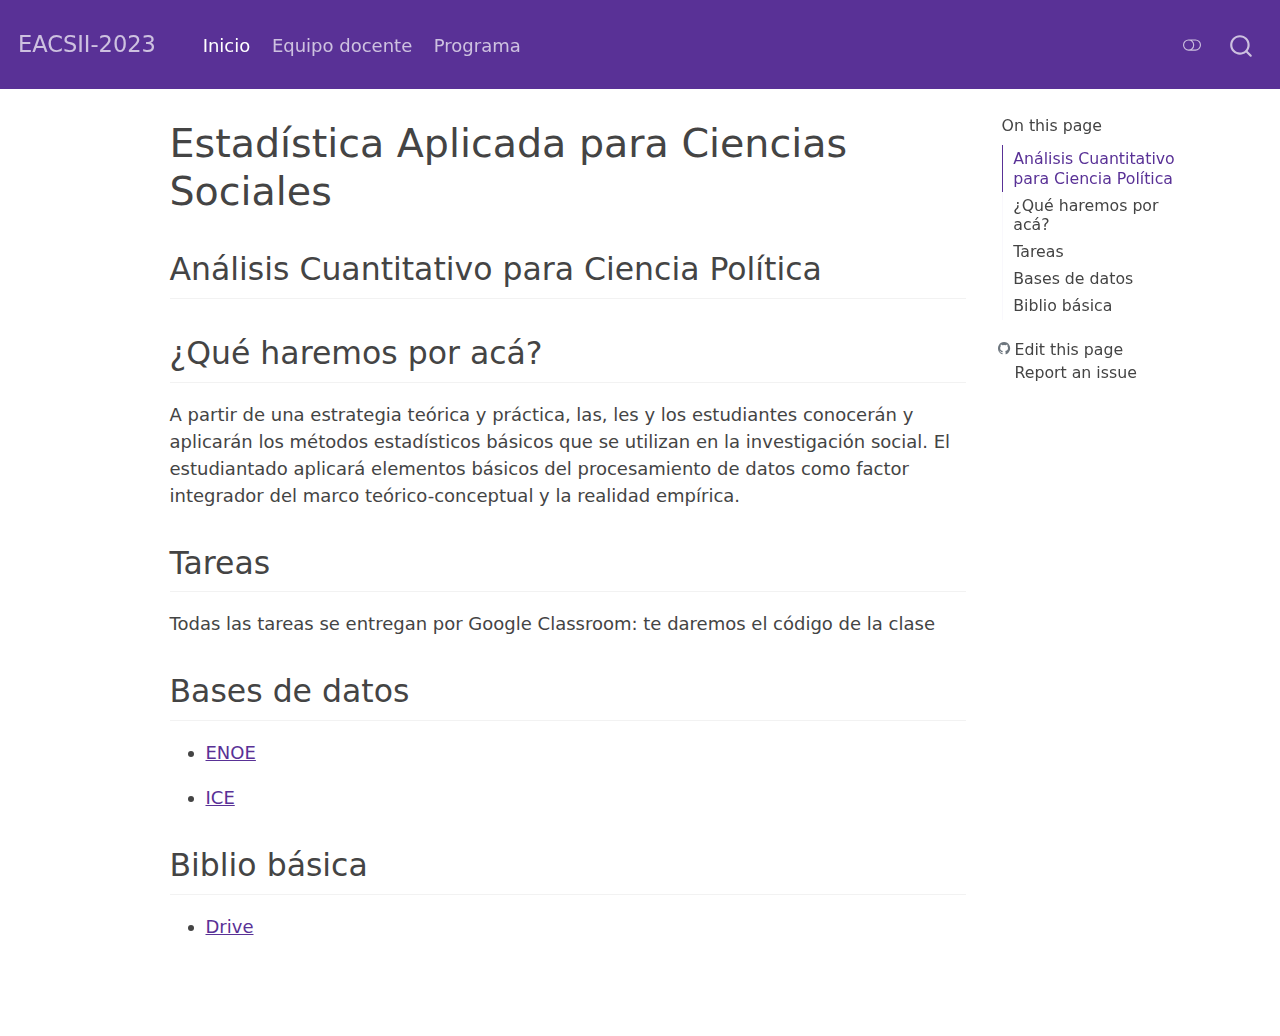
==== docs/index.html @ fce1d046 "Initial commit" ====
<!DOCTYPE html>
<html xmlns="http://www.w3.org/1999/xhtml" lang="en" xml:lang="en"><head>

<meta charset="utf-8">
<meta name="generator" content="quarto-1.2.269">

<meta name="viewport" content="width=device-width, initial-scale=1.0, user-scalable=yes">


<title>EACSII-2023 - Estadística Aplicada para Ciencias Sociales</title>
<style>
code{white-space: pre-wrap;}
span.smallcaps{font-variant: small-caps;}
div.columns{display: flex; gap: min(4vw, 1.5em);}
div.column{flex: auto; overflow-x: auto;}
div.hanging-indent{margin-left: 1.5em; text-indent: -1.5em;}
ul.task-list{list-style: none;}
ul.task-list li input[type="checkbox"] {
  width: 0.8em;
  margin: 0 0.8em 0.2em -1.6em;
  vertical-align: middle;
}
</style>


<script src="site_libs/quarto-nav/quarto-nav.js"></script>
<script src="site_libs/quarto-nav/headroom.min.js"></script>
<script src="site_libs/clipboard/clipboard.min.js"></script>
<script src="site_libs/quarto-search/autocomplete.umd.js"></script>
<script src="site_libs/quarto-search/fuse.min.js"></script>
<script src="site_libs/quarto-search/quarto-search.js"></script>
<meta name="quarto:offset" content="./">
<script src="site_libs/quarto-html/quarto.js"></script>
<script src="site_libs/quarto-html/popper.min.js"></script>
<script src="site_libs/quarto-html/tippy.umd.min.js"></script>
<script src="site_libs/quarto-html/anchor.min.js"></script>
<link href="site_libs/quarto-html/tippy.css" rel="stylesheet">
<link href="site_libs/quarto-html/quarto-syntax-highlighting.css" rel="stylesheet" class="quarto-color-scheme" id="quarto-text-highlighting-styles">
<link href="site_libs/quarto-html/quarto-syntax-highlighting-dark.css" rel="prefetch" class="quarto-color-scheme quarto-color-alternate" id="quarto-text-highlighting-styles">
<script src="site_libs/bootstrap/bootstrap.min.js"></script>
<link href="site_libs/bootstrap/bootstrap-icons.css" rel="stylesheet">
<link href="site_libs/bootstrap/bootstrap.min.css" rel="stylesheet" class="quarto-color-scheme" id="quarto-bootstrap" data-mode="light">
<link href="site_libs/bootstrap/bootstrap-dark.min.css" rel="prefetch" class="quarto-color-scheme quarto-color-alternate" id="quarto-bootstrap" data-mode="dark">
<script id="quarto-search-options" type="application/json">{
  "location": "navbar",
  "copy-button": false,
  "collapse-after": 3,
  "panel-placement": "end",
  "type": "overlay",
  "limit": 20,
  "language": {
    "search-no-results-text": "No results",
    "search-matching-documents-text": "matching documents",
    "search-copy-link-title": "Copy link to search",
    "search-hide-matches-text": "Hide additional matches",
    "search-more-match-text": "more match in this document",
    "search-more-matches-text": "more matches in this document",
    "search-clear-button-title": "Clear",
    "search-detached-cancel-button-title": "Cancel",
    "search-submit-button-title": "Submit"
  }
}</script>


<link rel="stylesheet" href="styles.css">
</head>

<body class="nav-fixed">

<div id="quarto-search-results"></div>
  <header id="quarto-header" class="headroom fixed-top">
    <nav class="navbar navbar-expand-lg navbar-dark ">
      <div class="navbar-container container-fluid">
      <div class="navbar-brand-container">
    <a class="navbar-brand" href="./index.html">
    <span class="navbar-title">EACSII-2023</span>
    </a>
  </div>
          <button class="navbar-toggler" type="button" data-bs-toggle="collapse" data-bs-target="#navbarCollapse" aria-controls="navbarCollapse" aria-expanded="false" aria-label="Toggle navigation" onclick="if (window.quartoToggleHeadroom) { window.quartoToggleHeadroom(); }">
  <span class="navbar-toggler-icon"></span>
</button>
          <div class="collapse navbar-collapse" id="navbarCollapse">
            <ul class="navbar-nav navbar-nav-scroll me-auto">
  <li class="nav-item">
    <a class="nav-link active" href="./index.html" aria-current="page">
 <span class="menu-text">Inicio</span></a>
  </li>  
  <li class="nav-item">
    <a class="nav-link" href="./equipo.html">
 <span class="menu-text">Equipo docente</span></a>
  </li>  
  <li class="nav-item">
    <a class="nav-link" href="./about.html">
 <span class="menu-text">Programa</span></a>
  </li>  
</ul>
              <div class="quarto-toggle-container">
                  <a href="" class="quarto-color-scheme-toggle nav-link" onclick="window.quartoToggleColorScheme(); return false;" title="Toggle dark mode"><i class="bi"></i></a>
              </div>
              <div id="quarto-search" class="" title="Search"></div>
          </div> <!-- /navcollapse -->
      </div> <!-- /container-fluid -->
    </nav>
</header>
<!-- content -->
<div id="quarto-content" class="quarto-container page-columns page-rows-contents page-layout-article page-navbar">
<!-- sidebar -->
<!-- margin-sidebar -->
    <div id="quarto-margin-sidebar" class="sidebar margin-sidebar">
        <nav id="TOC" role="doc-toc" class="toc-active">
    <h2 id="toc-title">On this page</h2>
   
  <ul>
  <li><a href="#análisis-cuantitativo-para-ciencia-política" id="toc-análisis-cuantitativo-para-ciencia-política" class="nav-link active" data-scroll-target="#análisis-cuantitativo-para-ciencia-política">Análisis Cuantitativo para Ciencia Política</a></li>
  <li><a href="#qué-haremos-por-acá" id="toc-qué-haremos-por-acá" class="nav-link" data-scroll-target="#qué-haremos-por-acá">¿Qué haremos por acá?</a></li>
  <li><a href="#tareas" id="toc-tareas" class="nav-link" data-scroll-target="#tareas">Tareas</a></li>
  <li><a href="#bases-de-datos" id="toc-bases-de-datos" class="nav-link" data-scroll-target="#bases-de-datos">Bases de datos</a></li>
  <li><a href="#biblio-básica" id="toc-biblio-básica" class="nav-link" data-scroll-target="#biblio-básica">Biblio básica</a></li>
  </ul>
<div class="toc-actions"><div><i class="bi bi-github"></i></div><div class="action-links"><p><a href="https://github.com/fcpys/eacsii2023/edit/main/index.qmd" class="toc-action">Edit this page</a></p><p><a href="https://github.com/fcpys/eacsii2023/issues/new" class="toc-action">Report an issue</a></p></div></div></nav>
    </div>
<!-- main -->
<main class="content" id="quarto-document-content">

<header id="title-block-header" class="quarto-title-block default">
<div class="quarto-title">
<h1 class="title">Estadística Aplicada para Ciencias Sociales</h1>
</div>



<div class="quarto-title-meta">

    
  
    
  </div>
  

</header>

<section id="análisis-cuantitativo-para-ciencia-política" class="level2">
<h2 class="anchored" data-anchor-id="análisis-cuantitativo-para-ciencia-política">Análisis Cuantitativo para Ciencia Política</h2>
</section>
<section id="qué-haremos-por-acá" class="level2">
<h2 class="anchored" data-anchor-id="qué-haremos-por-acá">¿Qué haremos por acá?</h2>
<p>A partir de una estrategia teórica y práctica, las, les y los estudiantes conocerán y aplicarán los métodos estadísticos básicos que se utilizan en la investigación social. El estudiantado aplicará elementos básicos del procesamiento de datos como factor integrador del marco teórico-conceptual y la realidad empírica.</p>
</section>
<section id="tareas" class="level2">
<h2 class="anchored" data-anchor-id="tareas">Tareas</h2>
<p>Todas las tareas se entregan por Google Classroom: te daremos el código de la clase</p>
</section>
<section id="bases-de-datos" class="level2">
<h2 class="anchored" data-anchor-id="bases-de-datos">Bases de datos</h2>
<ul>
<li><p><a href="https://www.inegi.org.mx/programas/enoe/15ymas/">ENOE</a></p></li>
<li><p><a href="https://imco.org.mx/indice-de-competitividad-estatal-2022/">ICE</a></p></li>
</ul>
</section>
<section id="biblio-básica" class="level2">
<h2 class="anchored" data-anchor-id="biblio-básica">Biblio básica</h2>
<ul>
<li><a href="https://drive.google.com/drive/folders/1RFMDnhFarWpD8rPXmXLAIsnHLT8ac3Cs?usp=share_link">Drive</a></li>
</ul>


</section>

</main> <!-- /main -->
<script id="quarto-html-after-body" type="application/javascript">
window.document.addEventListener("DOMContentLoaded", function (event) {
  const toggleBodyColorMode = (bsSheetEl) => {
    const mode = bsSheetEl.getAttribute("data-mode");
    const bodyEl = window.document.querySelector("body");
    if (mode === "dark") {
      bodyEl.classList.add("quarto-dark");
      bodyEl.classList.remove("quarto-light");
    } else {
      bodyEl.classList.add("quarto-light");
      bodyEl.classList.remove("quarto-dark");
    }
  }
  const toggleBodyColorPrimary = () => {
    const bsSheetEl = window.document.querySelector("link#quarto-bootstrap");
    if (bsSheetEl) {
      toggleBodyColorMode(bsSheetEl);
    }
  }
  toggleBodyColorPrimary();  
  const disableStylesheet = (stylesheets) => {
    for (let i=0; i < stylesheets.length; i++) {
      const stylesheet = stylesheets[i];
      stylesheet.rel = 'prefetch';
    }
  }
  const enableStylesheet = (stylesheets) => {
    for (let i=0; i < stylesheets.length; i++) {
      const stylesheet = stylesheets[i];
      stylesheet.rel = 'stylesheet';
    }
  }
  const manageTransitions = (selector, allowTransitions) => {
    const els = window.document.querySelectorAll(selector);
    for (let i=0; i < els.length; i++) {
      const el = els[i];
      if (allowTransitions) {
        el.classList.remove('notransition');
      } else {
        el.classList.add('notransition');
      }
    }
  }
  const toggleColorMode = (alternate) => {
    // Switch the stylesheets
    const alternateStylesheets = window.document.querySelectorAll('link.quarto-color-scheme.quarto-color-alternate');
    manageTransitions('#quarto-margin-sidebar .nav-link', false);
    if (alternate) {
      enableStylesheet(alternateStylesheets);
      for (const sheetNode of alternateStylesheets) {
        if (sheetNode.id === "quarto-bootstrap") {
          toggleBodyColorMode(sheetNode);
        }
      }
    } else {
      disableStylesheet(alternateStylesheets);
      toggleBodyColorPrimary();
    }
    manageTransitions('#quarto-margin-sidebar .nav-link', true);
    // Switch the toggles
    const toggles = window.document.querySelectorAll('.quarto-color-scheme-toggle');
    for (let i=0; i < toggles.length; i++) {
      const toggle = toggles[i];
      if (toggle) {
        if (alternate) {
          toggle.classList.add("alternate");     
        } else {
          toggle.classList.remove("alternate");
        }
      }
    }
    // Hack to workaround the fact that safari doesn't
    // properly recolor the scrollbar when toggling (#1455)
    if (navigator.userAgent.indexOf('Safari') > 0 && navigator.userAgent.indexOf('Chrome') == -1) {
      manageTransitions("body", false);
      window.scrollTo(0, 1);
      setTimeout(() => {
        window.scrollTo(0, 0);
        manageTransitions("body", true);
      }, 40);  
    }
  }
  const isFileUrl = () => { 
    return window.location.protocol === 'file:';
  }
  const hasAlternateSentinel = () => {  
    let styleSentinel = getColorSchemeSentinel();
    if (styleSentinel !== null) {
      return styleSentinel === "alternate";
    } else {
      return false;
    }
  }
  const setStyleSentinel = (alternate) => {
    const value = alternate ? "alternate" : "default";
    if (!isFileUrl()) {
      window.localStorage.setItem("quarto-color-scheme", value);
    } else {
      localAlternateSentinel = value;
    }
  }
  const getColorSchemeSentinel = () => {
    if (!isFileUrl()) {
      const storageValue = window.localStorage.getItem("quarto-color-scheme");
      return storageValue != null ? storageValue : localAlternateSentinel;
    } else {
      return localAlternateSentinel;
    }
  }
  let localAlternateSentinel = 'default';
  // Dark / light mode switch
  window.quartoToggleColorScheme = () => {
    // Read the current dark / light value 
    let toAlternate = !hasAlternateSentinel();
    toggleColorMode(toAlternate);
    setStyleSentinel(toAlternate);
  };
  // Ensure there is a toggle, if there isn't float one in the top right
  if (window.document.querySelector('.quarto-color-scheme-toggle') === null) {
    const a = window.document.createElement('a');
    a.classList.add('top-right');
    a.classList.add('quarto-color-scheme-toggle');
    a.href = "";
    a.onclick = function() { try { window.quartoToggleColorScheme(); } catch {} return false; };
    const i = window.document.createElement("i");
    i.classList.add('bi');
    a.appendChild(i);
    window.document.body.appendChild(a);
  }
  // Switch to dark mode if need be
  if (hasAlternateSentinel()) {
    toggleColorMode(true);
  } else {
    toggleColorMode(false);
  }
  const icon = "";
  const anchorJS = new window.AnchorJS();
  anchorJS.options = {
    placement: 'right',
    icon: icon
  };
  anchorJS.add('.anchored');
  const clipboard = new window.ClipboardJS('.code-copy-button', {
    target: function(trigger) {
      return trigger.previousElementSibling;
    }
  });
  clipboard.on('success', function(e) {
    // button target
    const button = e.trigger;
    // don't keep focus
    button.blur();
    // flash "checked"
    button.classList.add('code-copy-button-checked');
    var currentTitle = button.getAttribute("title");
    button.setAttribute("title", "Copied!");
    let tooltip;
    if (window.bootstrap) {
      button.setAttribute("data-bs-toggle", "tooltip");
      button.setAttribute("data-bs-placement", "left");
      button.setAttribute("data-bs-title", "Copied!");
      tooltip = new bootstrap.Tooltip(button, 
        { trigger: "manual", 
          customClass: "code-copy-button-tooltip",
          offset: [0, -8]});
      tooltip.show();    
    }
    setTimeout(function() {
      if (tooltip) {
        tooltip.hide();
        button.removeAttribute("data-bs-title");
        button.removeAttribute("data-bs-toggle");
        button.removeAttribute("data-bs-placement");
      }
      button.setAttribute("title", currentTitle);
      button.classList.remove('code-copy-button-checked');
    }, 1000);
    // clear code selection
    e.clearSelection();
  });
  function tippyHover(el, contentFn) {
    const config = {
      allowHTML: true,
      content: contentFn,
      maxWidth: 500,
      delay: 100,
      arrow: false,
      appendTo: function(el) {
          return el.parentElement;
      },
      interactive: true,
      interactiveBorder: 10,
      theme: 'quarto',
      placement: 'bottom-start'
    };
    window.tippy(el, config); 
  }
  const noterefs = window.document.querySelectorAll('a[role="doc-noteref"]');
  for (var i=0; i<noterefs.length; i++) {
    const ref = noterefs[i];
    tippyHover(ref, function() {
      // use id or data attribute instead here
      let href = ref.getAttribute('data-footnote-href') || ref.getAttribute('href');
      try { href = new URL(href).hash; } catch {}
      const id = href.replace(/^#\/?/, "");
      const note = window.document.getElementById(id);
      return note.innerHTML;
    });
  }
  const findCites = (el) => {
    const parentEl = el.parentElement;
    if (parentEl) {
      const cites = parentEl.dataset.cites;
      if (cites) {
        return {
          el,
          cites: cites.split(' ')
        };
      } else {
        return findCites(el.parentElement)
      }
    } else {
      return undefined;
    }
  };
  var bibliorefs = window.document.querySelectorAll('a[role="doc-biblioref"]');
  for (var i=0; i<bibliorefs.length; i++) {
    const ref = bibliorefs[i];
    const citeInfo = findCites(ref);
    if (citeInfo) {
      tippyHover(citeInfo.el, function() {
        var popup = window.document.createElement('div');
        citeInfo.cites.forEach(function(cite) {
          var citeDiv = window.document.createElement('div');
          citeDiv.classList.add('hanging-indent');
          citeDiv.classList.add('csl-entry');
          var biblioDiv = window.document.getElementById('ref-' + cite);
          if (biblioDiv) {
            citeDiv.innerHTML = biblioDiv.innerHTML;
          }
          popup.appendChild(citeDiv);
        });
        return popup.innerHTML;
      });
    }
  }
});
</script>
</div> <!-- /content -->



</body></html>
---- docs/site_libs/quarto-html/tippy.css ----
.tippy-box[data-animation=fade][data-state=hidden]{opacity:0}[data-tippy-root]{max-width:calc(100vw - 10px)}.tippy-box{position:relative;background-color:#333;color:#fff;border-radius:4px;font-size:14px;line-height:1.4;white-space:normal;outline:0;transition-property:transform,visibility,opacity}.tippy-box[data-placement^=top]>.tippy-arrow{bottom:0}.tippy-box[data-placement^=top]>.tippy-arrow:before{bottom:-7px;left:0;border-width:8px 8px 0;border-top-color:initial;transform-origin:center top}.tippy-box[data-placement^=bottom]>.tippy-arrow{top:0}.tippy-box[data-placement^=bottom]>.tippy-arrow:before{top:-7px;left:0;border-width:0 8px 8px;border-bottom-color:initial;transform-origin:center bottom}.tippy-box[data-placement^=left]>.tippy-arrow{right:0}.tippy-box[data-placement^=left]>.tippy-arrow:before{border-width:8px 0 8px 8px;border-left-color:initial;right:-7px;transform-origin:center left}.tippy-box[data-placement^=right]>.tippy-arrow{left:0}.tippy-box[data-placement^=right]>.tippy-arrow:before{left:-7px;border-width:8px 8px 8px 0;border-right-color:initial;transform-origin:center right}.tippy-box[data-inertia][data-state=visible]{transition-timing-function:cubic-bezier(.54,1.5,.38,1.11)}.tippy-arrow{width:16px;height:16px;color:#333}.tippy-arrow:before{content:"";position:absolute;border-color:transparent;border-style:solid}.tippy-content{position:relative;padding:5px 9px;z-index:1}
---- docs/site_libs/quarto-html/quarto-syntax-highlighting.css ----
/* quarto syntax highlight colors */
:root {
  --quarto-hl-ot-color: #003B4F;
  --quarto-hl-at-color: #657422;
  --quarto-hl-ss-color: #20794D;
  --quarto-hl-an-color: #5E5E5E;
  --quarto-hl-fu-color: #4758AB;
  --quarto-hl-st-color: #20794D;
  --quarto-hl-cf-color: #003B4F;
  --quarto-hl-op-color: #5E5E5E;
  --quarto-hl-er-color: #AD0000;
  --quarto-hl-bn-color: #AD0000;
  --quarto-hl-al-color: #AD0000;
  --quarto-hl-va-color: #111111;
  --quarto-hl-bu-color: inherit;
  --quarto-hl-ex-color: inherit;
  --quarto-hl-pp-color: #AD0000;
  --quarto-hl-in-color: #5E5E5E;
  --quarto-hl-vs-color: #20794D;
  --quarto-hl-wa-color: #5E5E5E;
  --quarto-hl-do-color: #5E5E5E;
  --quarto-hl-im-color: #00769E;
  --quarto-hl-ch-color: #20794D;
  --quarto-hl-dt-color: #AD0000;
  --quarto-hl-fl-color: #AD0000;
  --quarto-hl-co-color: #5E5E5E;
  --quarto-hl-cv-color: #5E5E5E;
  --quarto-hl-cn-color: #8f5902;
  --quarto-hl-sc-color: #5E5E5E;
  --quarto-hl-dv-color: #AD0000;
  --quarto-hl-kw-color: #003B4F;
}

/* other quarto variables */
:root {
  --quarto-font-monospace: SFMono-Regular, Menlo, Monaco, Consolas, "Liberation Mono", "Courier New", monospace;
}

pre > code.sourceCode > span {
  color: #003B4F;
}

code span {
  color: #003B4F;
}

code.sourceCode > span {
  color: #003B4F;
}

div.sourceCode,
div.sourceCode pre.sourceCode {
  color: #003B4F;
}

code span.ot {
  color: #003B4F;
}

code span.at {
  color: #657422;
}

code span.ss {
  color: #20794D;
}

code span.an {
  color: #5E5E5E;
}

code span.fu {
  color: #4758AB;
}

code span.st {
  color: #20794D;
}

code span.cf {
  color: #003B4F;
}

code span.op {
  color: #5E5E5E;
}

code span.er {
  color: #AD0000;
}

code span.bn {
  color: #AD0000;
}

code span.al {
  color: #AD0000;
}

code span.va {
  color: #111111;
}

code span.pp {
  color: #AD0000;
}

code span.in {
  color: #5E5E5E;
}

code span.vs {
  color: #20794D;
}

code span.wa {
  color: #5E5E5E;
  font-style: italic;
}

code span.do {
  color: #5E5E5E;
  font-style: italic;
}

code span.im {
  color: #00769E;
}

code span.ch {
  color: #20794D;
}

code span.dt {
  color: #AD0000;
}

code span.fl {
  color: #AD0000;
}

code span.co {
  color: #5E5E5E;
}

code span.cv {
  color: #5E5E5E;
  font-style: italic;
}

code span.cn {
  color: #8f5902;
}

code span.sc {
  color: #5E5E5E;
}

code span.dv {
  color: #AD0000;
}

code span.kw {
  color: #003B4F;
}

.prevent-inlining {
  content: "</";
}

/*# sourceMappingURL=debc5d5d77c3f9108843748ff7464032.css.map */
---- docs/site_libs/quarto-html/quarto-syntax-highlighting-dark.css ----
/* quarto syntax highlight colors */
:root {
  --quarto-hl-al-color: #f07178;
  --quarto-hl-an-color: #d4d0ab;
  --quarto-hl-at-color: #00e0e0;
  --quarto-hl-bn-color: #d4d0ab;
  --quarto-hl-bu-color: #abe338;
  --quarto-hl-ch-color: #abe338;
  --quarto-hl-co-color: #f8f8f2;
  --quarto-hl-cv-color: #ffd700;
  --quarto-hl-cn-color: #ffd700;
  --quarto-hl-cf-color: #ffa07a;
  --quarto-hl-dt-color: #ffa07a;
  --quarto-hl-dv-color: #d4d0ab;
  --quarto-hl-do-color: #f8f8f2;
  --quarto-hl-er-color: #f07178;
  --quarto-hl-ex-color: #00e0e0;
  --quarto-hl-fl-color: #d4d0ab;
  --quarto-hl-fu-color: #ffa07a;
  --quarto-hl-im-color: #abe338;
  --quarto-hl-in-color: #d4d0ab;
  --quarto-hl-kw-color: #ffa07a;
  --quarto-hl-op-color: #ffa07a;
  --quarto-hl-ot-color: #00e0e0;
  --quarto-hl-pp-color: #dcc6e0;
  --quarto-hl-re-color: #00e0e0;
  --quarto-hl-sc-color: #abe338;
  --quarto-hl-ss-color: #abe338;
  --quarto-hl-st-color: #abe338;
  --quarto-hl-va-color: #00e0e0;
  --quarto-hl-vs-color: #abe338;
  --quarto-hl-wa-color: #dcc6e0;
}

/* other quarto variables */
:root {
  --quarto-font-monospace: SFMono-Regular, Menlo, Monaco, Consolas, "Liberation Mono", "Courier New", monospace;
}

code span.al {
  font-weight: bold;
  color: #f07178;
}

code span.an {
  color: #d4d0ab;
}

code span.at {
  color: #00e0e0;
}

code span.bn {
  color: #d4d0ab;
}

code span.bu {
  color: #abe338;
}

code span.ch {
  color: #abe338;
}

code span.co {
  font-style: italic;
  color: #f8f8f2;
}

code span.cv {
  color: #ffd700;
}

code span.cn {
  color: #ffd700;
}

code span.cf {
  font-weight: bold;
  color: #ffa07a;
}

code span.dt {
  color: #ffa07a;
}

code span.dv {
  color: #d4d0ab;
}

code span.do {
  color: #f8f8f2;
}

code span.er {
  color: #f07178;
  text-decoration: underline;
}

code span.ex {
  font-weight: bold;
  color: #00e0e0;
}

code span.fl {
  color: #d4d0ab;
}

code span.fu {
  color: #ffa07a;
}

code span.im {
  color: #abe338;
}

code span.in {
  color: #d4d0ab;
}

code span.kw {
  font-weight: bold;
  color: #ffa07a;
}

pre > code.sourceCode > span {
  color: #f8f8f2;
}

code span {
  color: #f8f8f2;
}

code.sourceCode > span {
  color: #f8f8f2;
}

div.sourceCode,
div.sourceCode pre.sourceCode {
  color: #f8f8f2;
}

code span.op {
  color: #ffa07a;
}

code span.ot {
  color: #00e0e0;
}

code span.pp {
  color: #dcc6e0;
}

code span.re {
  color: #00e0e0;
}

code span.sc {
  color: #abe338;
}

code span.ss {
  color: #abe338;
}

code span.st {
  color: #abe338;
}

code span.va {
  color: #00e0e0;
}

code span.vs {
  color: #abe338;
}

code span.wa {
  color: #dcc6e0;
}

.prevent-inlining {
  content: "</";
}

/*# sourceMappingURL=935a306eefa94366c21e1a970dddb765.css.map */
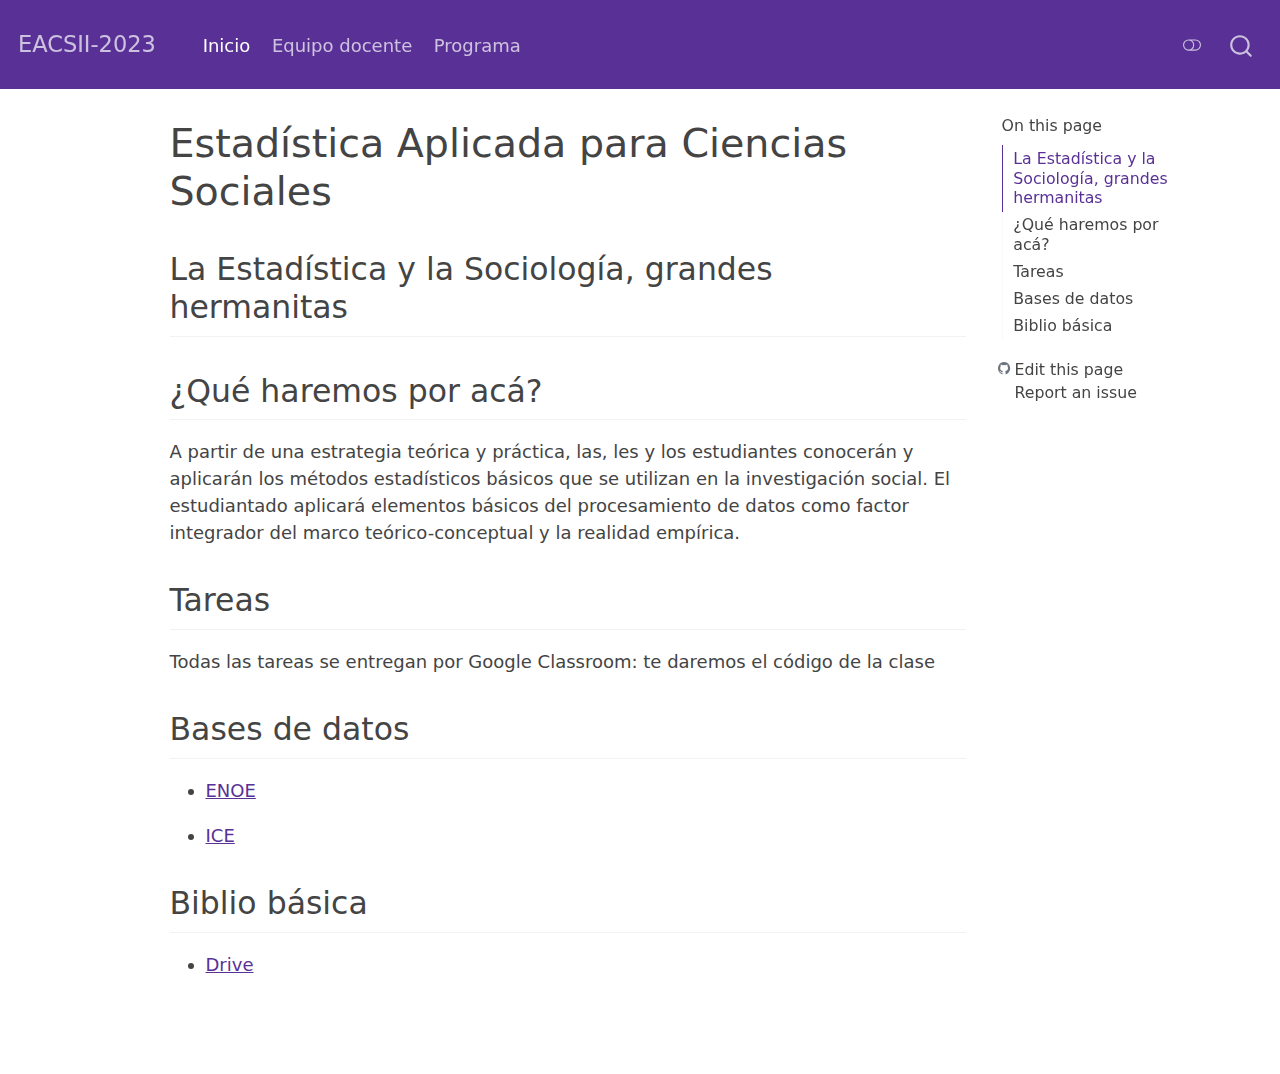
==== commit 2c88cfd7: "update" ====
--- a/docs/index.html
+++ b/docs/index.html
@@ -111,7 +111,7 @@
     <h2 id="toc-title">On this page</h2>
    
   <ul>
-  <li><a href="#análisis-cuantitativo-para-ciencia-política" id="toc-análisis-cuantitativo-para-ciencia-política" class="nav-link active" data-scroll-target="#análisis-cuantitativo-para-ciencia-política">Análisis Cuantitativo para Ciencia Política</a></li>
+  <li><a href="#la-estadística-y-la-sociología-grandes-hermanitas" id="toc-la-estadística-y-la-sociología-grandes-hermanitas" class="nav-link active" data-scroll-target="#la-estadística-y-la-sociología-grandes-hermanitas">La Estadística y la Sociología, grandes hermanitas</a></li>
   <li><a href="#qué-haremos-por-acá" id="toc-qué-haremos-por-acá" class="nav-link" data-scroll-target="#qué-haremos-por-acá">¿Qué haremos por acá?</a></li>
   <li><a href="#tareas" id="toc-tareas" class="nav-link" data-scroll-target="#tareas">Tareas</a></li>
   <li><a href="#bases-de-datos" id="toc-bases-de-datos" class="nav-link" data-scroll-target="#bases-de-datos">Bases de datos</a></li>
@@ -139,8 +139,8 @@
 
 </header>
 
-<section id="análisis-cuantitativo-para-ciencia-política" class="level2">
-<h2 class="anchored" data-anchor-id="análisis-cuantitativo-para-ciencia-política">Análisis Cuantitativo para Ciencia Política</h2>
+<section id="la-estadística-y-la-sociología-grandes-hermanitas" class="level2">
+<h2 class="anchored" data-anchor-id="la-estadística-y-la-sociología-grandes-hermanitas">La Estadística y la Sociología, grandes hermanitas</h2>
 </section>
 <section id="qué-haremos-por-acá" class="level2">
 <h2 class="anchored" data-anchor-id="qué-haremos-por-acá">¿Qué haremos por acá?</h2>
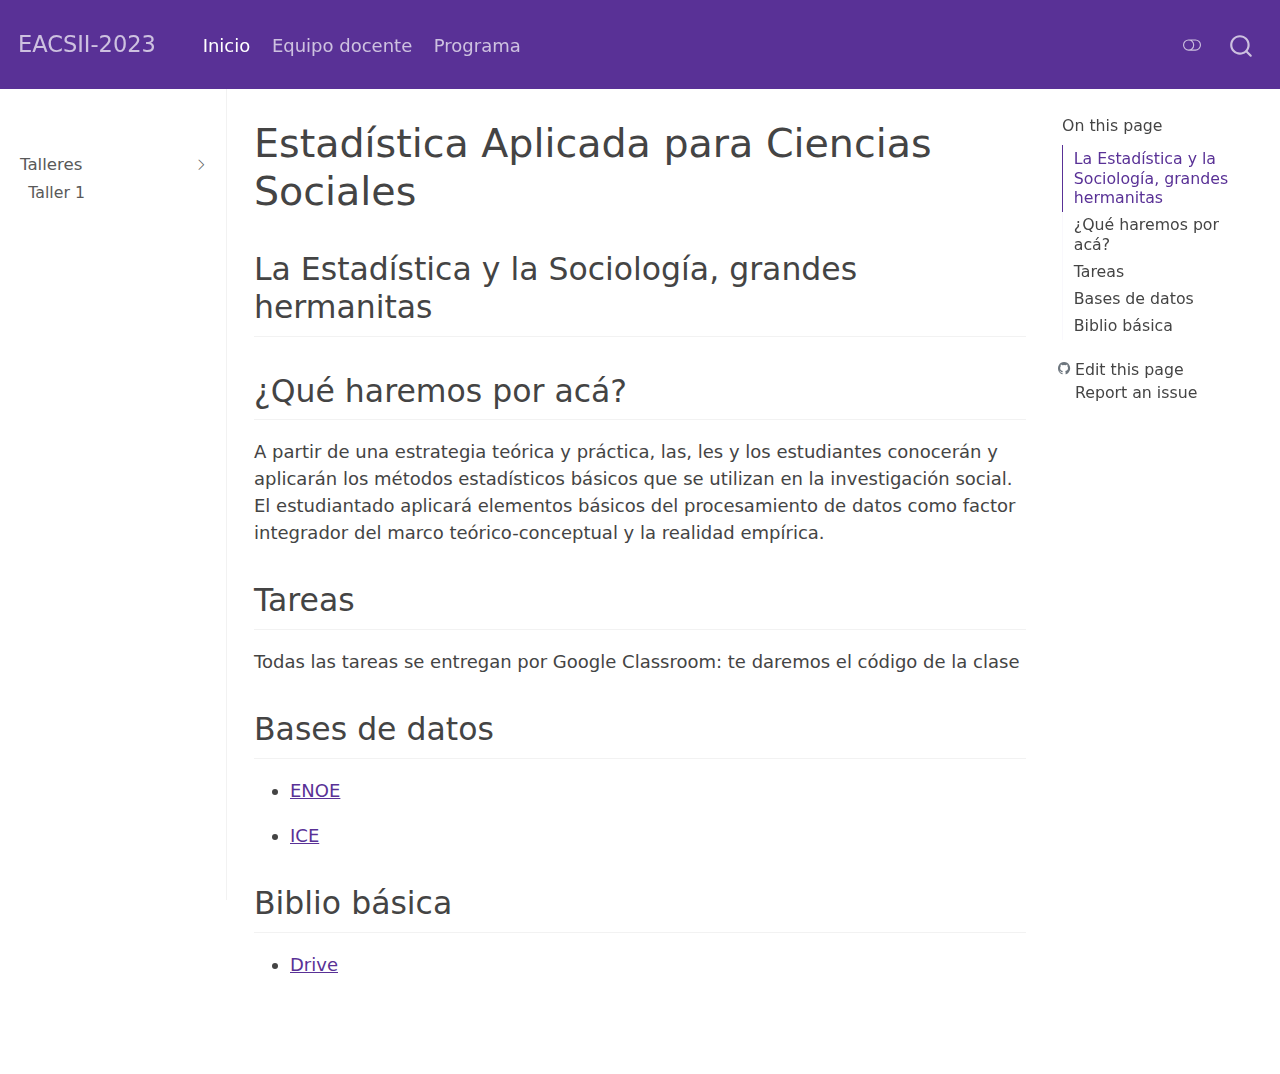
==== commit 521b72ba: "Taller1" ====
--- a/docs/index.html
+++ b/docs/index.html
@@ -65,7 +65,7 @@
 <link rel="stylesheet" href="styles.css">
 </head>
 
-<body class="nav-fixed">
+<body class="nav-sidebar docked nav-fixed">
 
 <div id="quarto-search-results"></div>
   <header id="quarto-header" class="headroom fixed-top">
@@ -101,10 +101,44 @@
           </div> <!-- /navcollapse -->
       </div> <!-- /container-fluid -->
     </nav>
+  <nav class="quarto-secondary-nav" data-bs-toggle="collapse" data-bs-target="#quarto-sidebar" aria-controls="quarto-sidebar" aria-expanded="false" aria-label="Toggle sidebar navigation" onclick="if (window.quartoToggleHeadroom) { window.quartoToggleHeadroom(); }">
+    <div class="container-fluid d-flex justify-content-between">
+      <h1 class="quarto-secondary-nav-title">Estadística Aplicada para Ciencias Sociales</h1>
+      <button type="button" class="quarto-btn-toggle btn" aria-label="Show secondary navigation">
+        <i class="bi bi-chevron-right"></i>
+      </button>
+    </div>
+  </nav>
 </header>
 <!-- content -->
 <div id="quarto-content" class="quarto-container page-columns page-rows-contents page-layout-article page-navbar">
 <!-- sidebar -->
+  <nav id="quarto-sidebar" class="sidebar collapse sidebar-navigation docked overflow-auto">
+      <div class="mt-2 flex-shrink-0 align-items-center">
+        <div class="sidebar-search">
+        <div id="quarto-search" class="" title="Search"></div>
+        </div>
+      </div>
+    <div class="sidebar-menu-container"> 
+    <ul class="list-unstyled mt-1">
+        <li class="sidebar-item sidebar-item-section">
+      <div class="sidebar-item-container"> 
+            <a class="sidebar-item-text sidebar-link text-start" data-bs-toggle="collapse" data-bs-target="#quarto-sidebar-section-1" aria-expanded="true">Talleres</a>
+          <a class="sidebar-item-toggle text-start" data-bs-toggle="collapse" data-bs-target="#quarto-sidebar-section-1" aria-expanded="true">
+            <i class="bi bi-chevron-right ms-2"></i>
+          </a> 
+      </div>
+      <ul id="quarto-sidebar-section-1" class="collapse list-unstyled sidebar-section depth1 show">  
+          <li class="sidebar-item">
+  <div class="sidebar-item-container"> 
+  <a href="./P1.html" class="sidebar-item-text sidebar-link">Taller 1</a>
+  </div>
+</li>
+      </ul>
+  </li>
+    </ul>
+    </div>
+</nav>
 <!-- margin-sidebar -->
     <div id="quarto-margin-sidebar" class="sidebar margin-sidebar">
         <nav id="TOC" role="doc-toc" class="toc-active">
@@ -124,7 +158,7 @@
 
 <header id="title-block-header" class="quarto-title-block default">
 <div class="quarto-title">
-<h1 class="title">Estadística Aplicada para Ciencias Sociales</h1>
+<h1 class="title d-none d-lg-block">Estadística Aplicada para Ciencias Sociales</h1>
 </div>
 
 
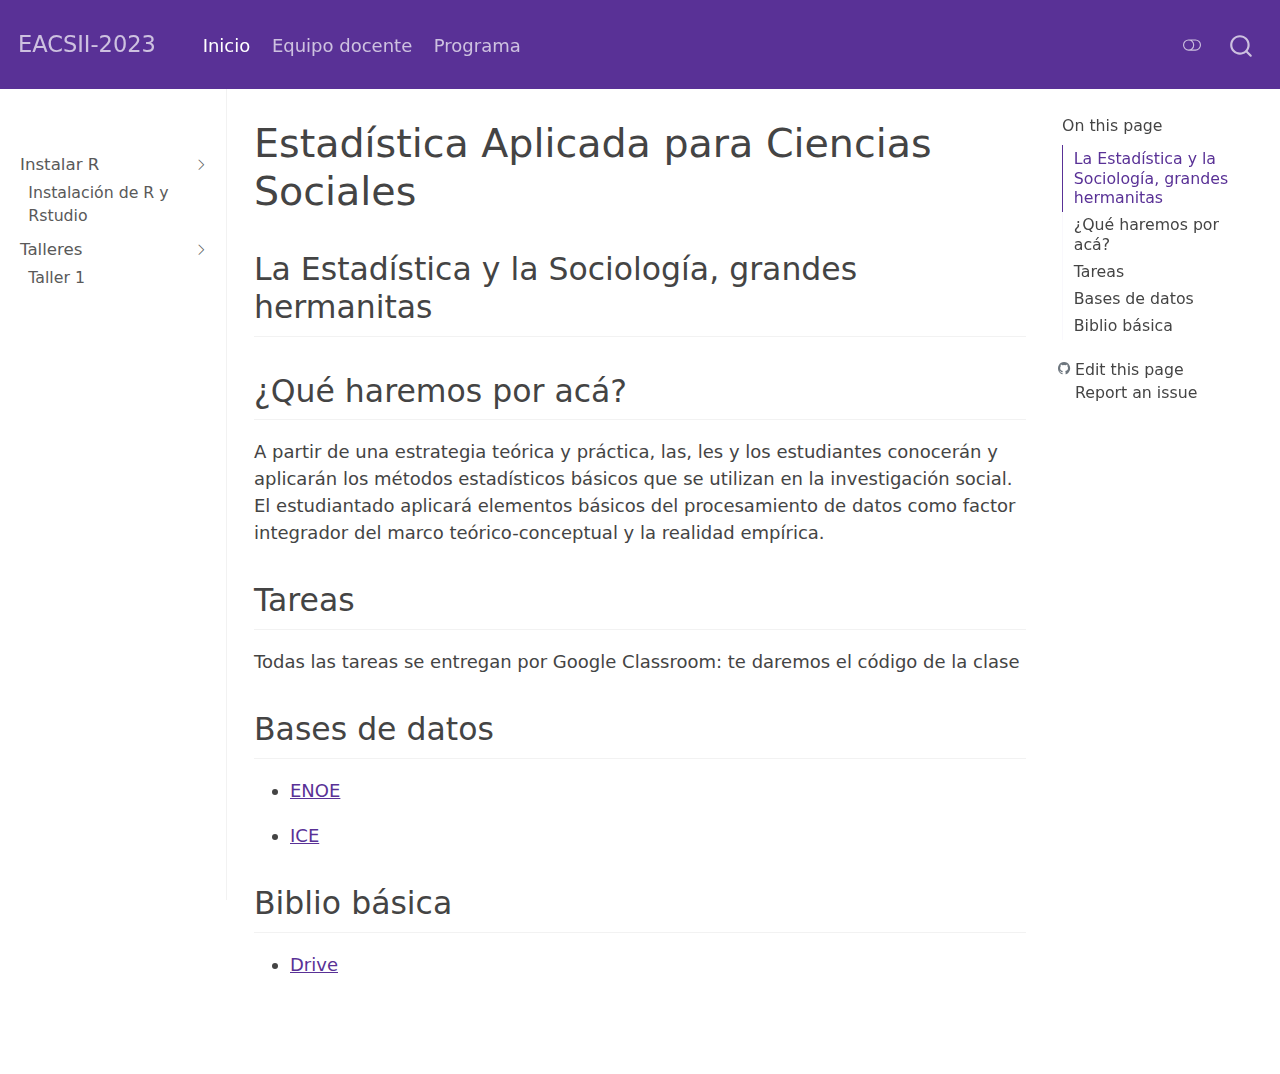
==== commit 989a1341: "update" ====
--- a/docs/index.html
+++ b/docs/index.html
@@ -123,12 +123,27 @@
     <ul class="list-unstyled mt-1">
         <li class="sidebar-item sidebar-item-section">
       <div class="sidebar-item-container"> 
-            <a class="sidebar-item-text sidebar-link text-start" data-bs-toggle="collapse" data-bs-target="#quarto-sidebar-section-1" aria-expanded="true">Talleres</a>
+            <a class="sidebar-item-text sidebar-link text-start" data-bs-toggle="collapse" data-bs-target="#quarto-sidebar-section-1" aria-expanded="true">Instalar R</a>
           <a class="sidebar-item-toggle text-start" data-bs-toggle="collapse" data-bs-target="#quarto-sidebar-section-1" aria-expanded="true">
             <i class="bi bi-chevron-right ms-2"></i>
           </a> 
       </div>
       <ul id="quarto-sidebar-section-1" class="collapse list-unstyled sidebar-section depth1 show">  
+          <li class="sidebar-item">
+  <div class="sidebar-item-container"> 
+  <a href="./instala.html" class="sidebar-item-text sidebar-link">Instalación de R y Rstudio</a>
+  </div>
+</li>
+      </ul>
+  </li>
+        <li class="sidebar-item sidebar-item-section">
+      <div class="sidebar-item-container"> 
+            <a class="sidebar-item-text sidebar-link text-start" data-bs-toggle="collapse" data-bs-target="#quarto-sidebar-section-2" aria-expanded="true">Talleres</a>
+          <a class="sidebar-item-toggle text-start" data-bs-toggle="collapse" data-bs-target="#quarto-sidebar-section-2" aria-expanded="true">
+            <i class="bi bi-chevron-right ms-2"></i>
+          </a> 
+      </div>
+      <ul id="quarto-sidebar-section-2" class="collapse list-unstyled sidebar-section depth1 show">  
           <li class="sidebar-item">
   <div class="sidebar-item-container"> 
   <a href="./P1.html" class="sidebar-item-text sidebar-link">Taller 1</a>
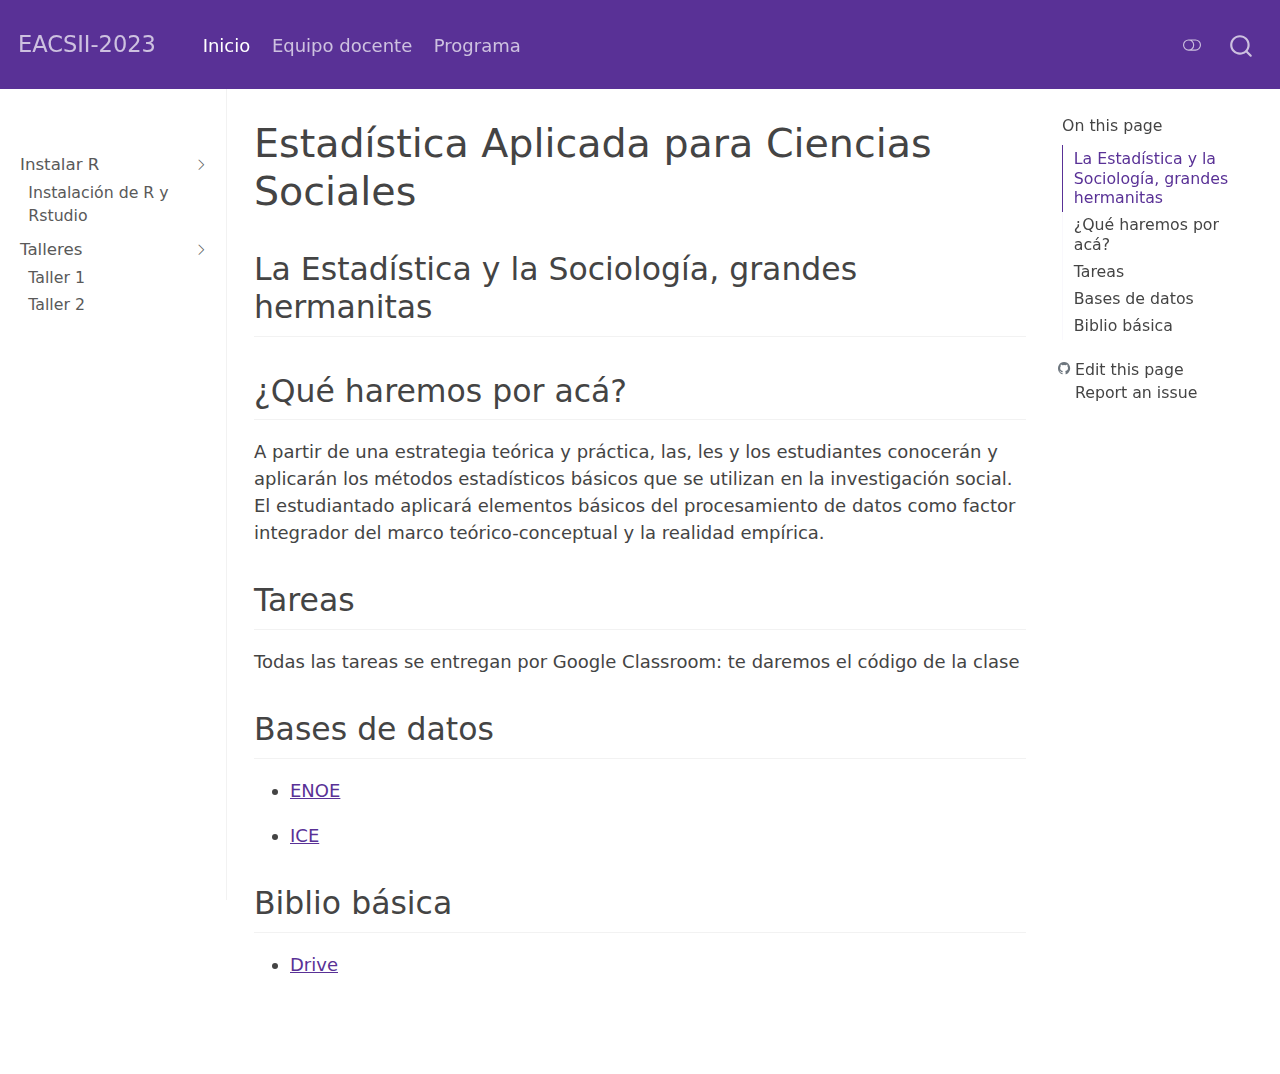
==== commit 06d00047: "p2" ====
--- a/docs/index.html
+++ b/docs/index.html
@@ -149,6 +149,11 @@
   <a href="./P1.html" class="sidebar-item-text sidebar-link">Taller 1</a>
   </div>
 </li>
+          <li class="sidebar-item">
+  <div class="sidebar-item-container"> 
+  <a href="./P2.html" class="sidebar-item-text sidebar-link">Taller 2</a>
+  </div>
+</li>
       </ul>
   </li>
     </ul>
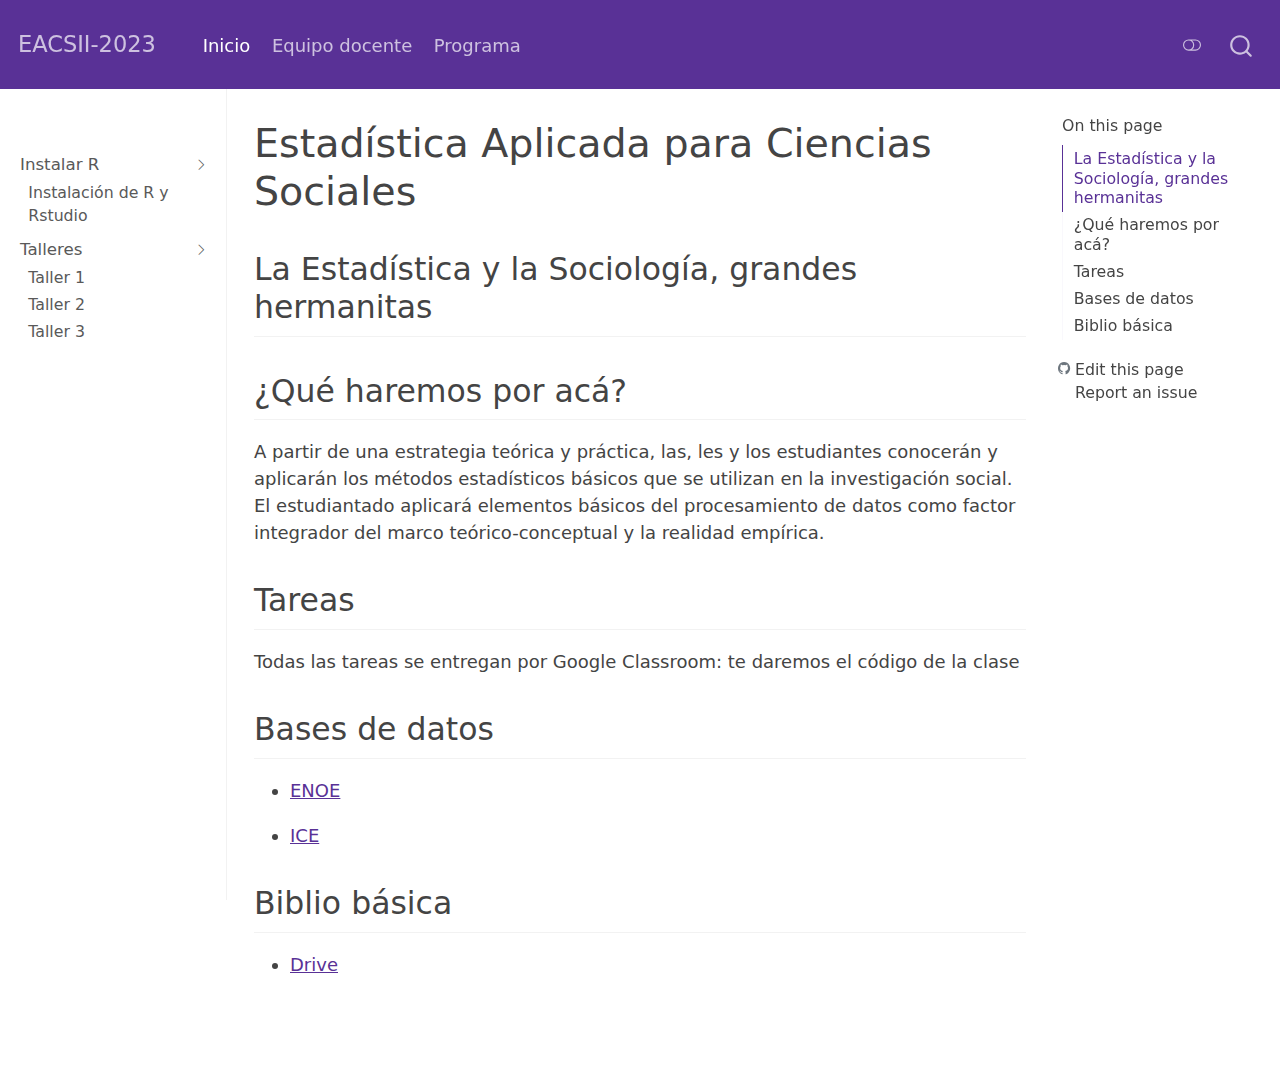
==== commit dd66c0ac: "Taller 3" ====
--- a/docs/index.html
+++ b/docs/index.html
@@ -154,6 +154,11 @@
   <a href="./P2.html" class="sidebar-item-text sidebar-link">Taller 2</a>
   </div>
 </li>
+          <li class="sidebar-item">
+  <div class="sidebar-item-container"> 
+  <a href="./P3.html" class="sidebar-item-text sidebar-link">Taller 3</a>
+  </div>
+</li>
       </ul>
   </li>
     </ul>
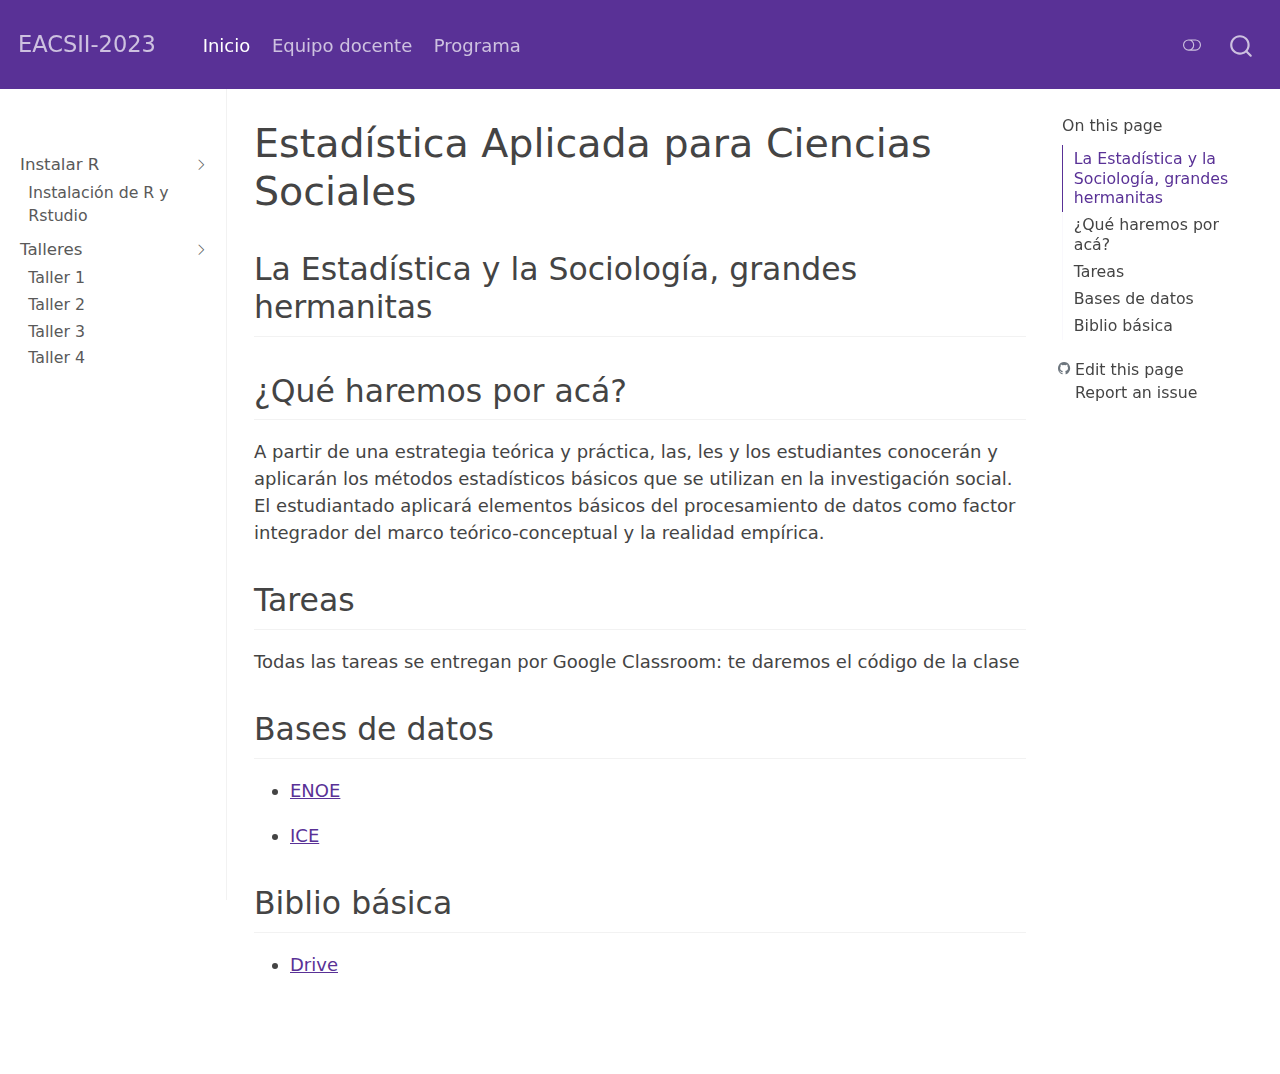
==== commit 182133f3: "proba" ====
--- a/docs/index.html
+++ b/docs/index.html
@@ -159,6 +159,11 @@
   <a href="./P3.html" class="sidebar-item-text sidebar-link">Taller 3</a>
   </div>
 </li>
+          <li class="sidebar-item">
+  <div class="sidebar-item-container"> 
+  <a href="./P4.html" class="sidebar-item-text sidebar-link">Taller 4</a>
+  </div>
+</li>
       </ul>
   </li>
     </ul>
